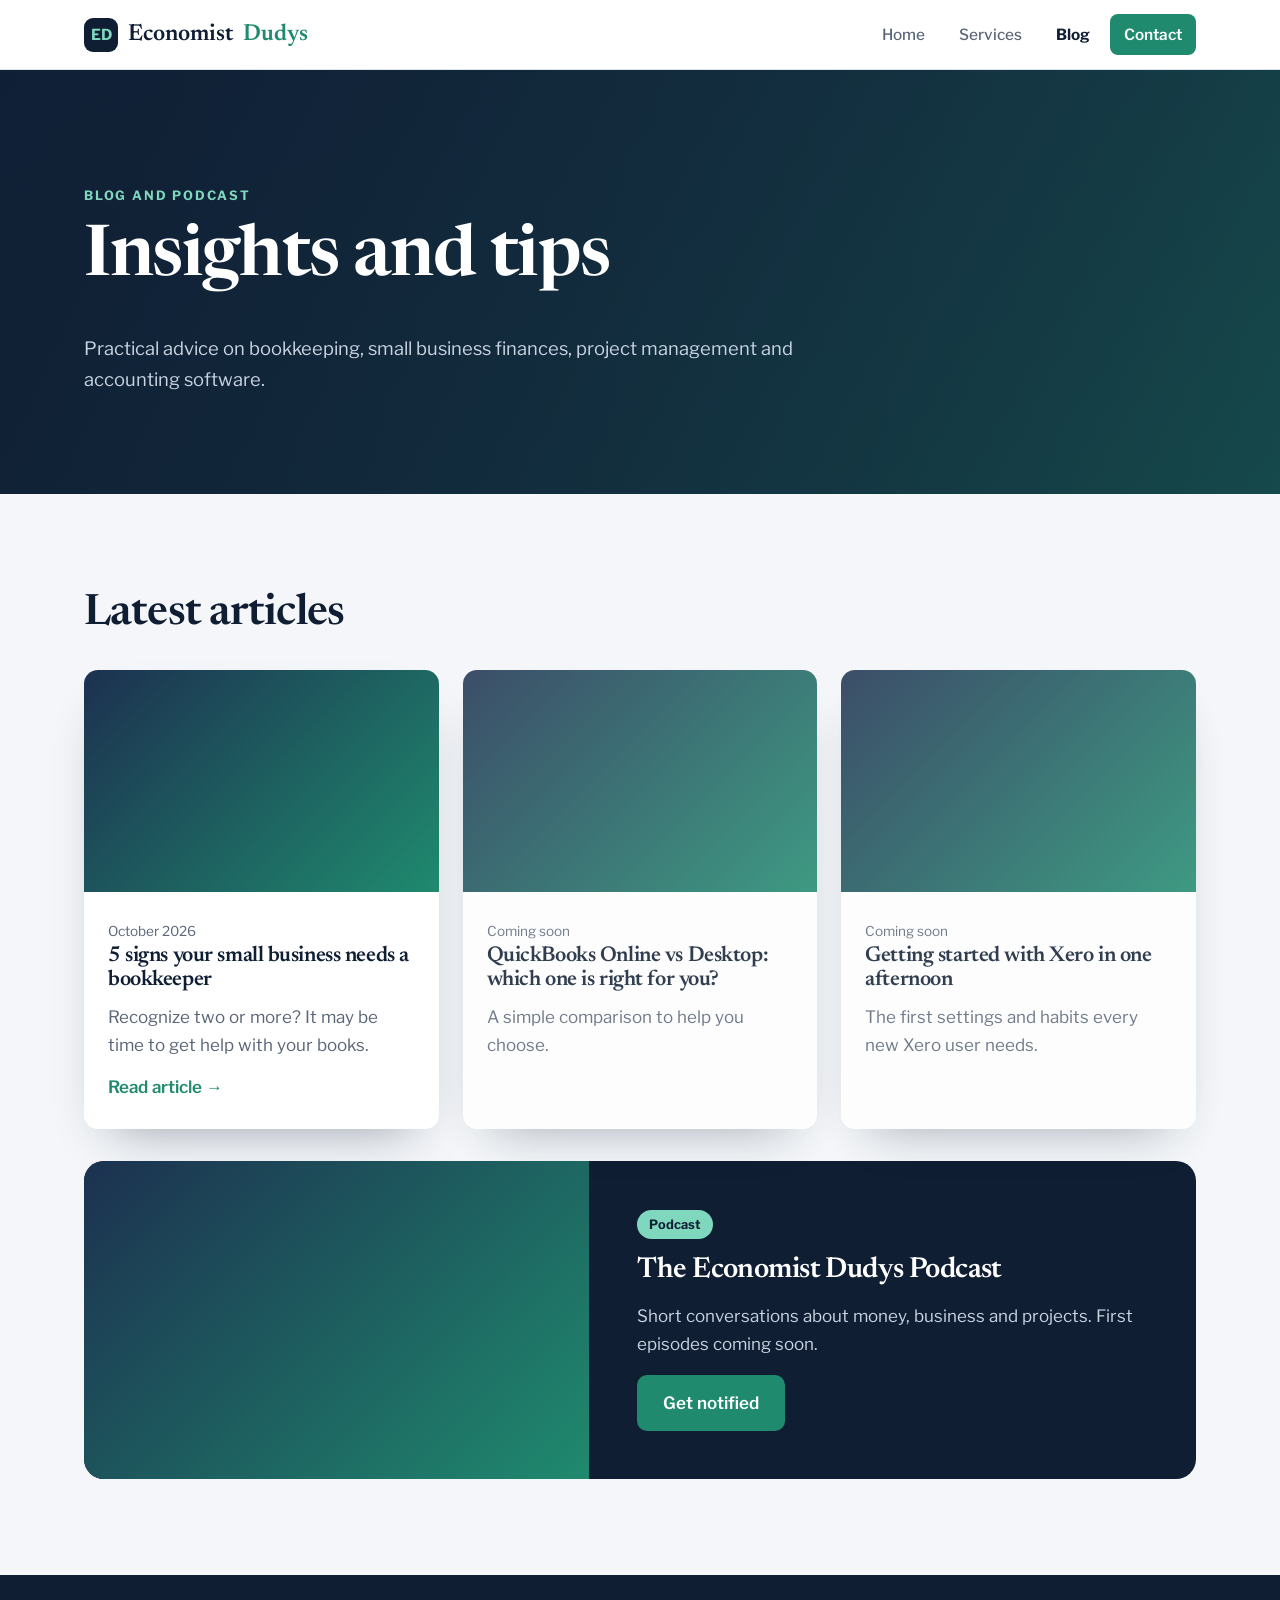
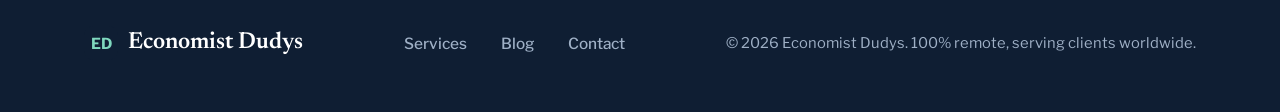
==== blog.html @ f8d78958 "Add files via upload" ====
<!DOCTYPE html>
<html lang="en">
<head>
<meta charset="utf-8">
<meta name="viewport" content="width=device-width, initial-scale=1">
<title>Blog and podcast | Economist Dudys</title>
<meta name="description" content="Economist Dudys: remote bookkeeping, consulting, project management, online training in QuickBooks, Zoho Books, Xero, Sage and NetSuite, interpretation and language courses.">
<link rel="preconnect" href="https://fonts.googleapis.com">
<link rel="preconnect" href="https://fonts.gstatic.com" crossorigin>
<link href="https://fonts.googleapis.com/css2?family=Libre+Franklin:wght@400;500;600;700&family=Newsreader:opsz,wght@6..72,500;6..72,600&display=swap" rel="stylesheet">
<link rel="stylesheet" href="style.css">
</head>
<body>
<header><div class="bar">
<a class="brand" href="index.html"><span class="mark">ED</span>Economist <b>Dudys</b></a>
<button class="menu-btn" aria-expanded="false" aria-controls="nav" onclick="var n=document.getElementById('nav');n.classList.toggle('open');this.setAttribute('aria-expanded',n.classList.contains('open'))">Menu</button>
<nav id="nav" aria-label="Main menu">
<a href="index.html">Home</a>
<a href="services.html">Services</a>
<a href="blog.html" aria-current="page">Blog</a>
<a class="nav-cta" href="contact.html">Contact</a>
</nav></div></header>
<main>
<div class="banner"><div class="ph"><img src="https://images.unsplash.com/photo-1434030216411-0b793f4b4173?auto=format&fit=crop&w=1800&q=70" alt="Writing notes" loading="lazy" onerror="this.remove()"></div>
  <div class="wrap">
    <span class="eyebrow">Blog and podcast</span>
    <h1>Insights and tips</h1>
    <p class="lead">Practical advice on bookkeeping, small business finances, project management and accounting software.</p>
  </div>
</div>
<section>
  <div class="wrap">
    <h2>Latest articles</h2>
    <div class="posts">
      <a class="tile post" href="signs-you-need-a-bookkeeper.html"><div class="ph"><img src="https://images.unsplash.com/photo-1554224155-6726b3ff858f?auto=format&fit=crop&w=800&q=70" alt="Calculator and receipts" loading="lazy" onerror="this.remove()"></div>
        <div class="tile-body"><span class="date">October 2026</span><h3>5 signs your small business needs a bookkeeper</h3><p>Recognize two or more? It may be time to get help with your books.</p><span class="more">Read article →</span></div></a>
      <div class="tile post soon"><div class="ph"><img src="https://images.unsplash.com/photo-1460925895917-afdab827c52f?auto=format&fit=crop&w=800&q=70" alt="Financial charts" loading="lazy" onerror="this.remove()"></div>
        <div class="tile-body"><span class="date">Coming soon</span><h3>QuickBooks Online vs Desktop: which one is right for you?</h3><p>A simple comparison to help you choose.</p></div></div>
      <div class="tile post soon"><div class="ph"><img src="https://images.unsplash.com/photo-1551288049-bebda4e38f71?auto=format&fit=crop&w=800&q=70" alt="Data dashboard" loading="lazy" onerror="this.remove()"></div>
        <div class="tile-body"><span class="date">Coming soon</span><h3>Getting started with Xero in one afternoon</h3><p>The first settings and habits every new Xero user needs.</p></div></div>
    </div>

    <div class="pod"><div class="ph"><img src="https://images.unsplash.com/photo-1478737270239-2f02b77fc618?auto=format&fit=crop&w=1000&q=70" alt="Podcast microphone" loading="lazy" onerror="this.remove()"></div>
      <div class="pod-body">
        <span class="badge">Podcast</span>
        <h3>The Economist Dudys Podcast</h3>
        <p>Short conversations about money, business and projects. First episodes coming soon.</p>
        <a class="btn btn-green" href="contact.html">Get notified</a>
      </div>
    </div>
  </div>
</section>
</main>
<footer><div class="wrap">
<a class="brand" href="index.html"><span class="mark">ED</span>Economist Dudys</a>
<nav aria-label="Footer"><a href="services.html">Services</a><a href="blog.html">Blog</a><a href="contact.html">Contact</a></nav>
<span>© 2026 Economist Dudys. 100% remote, serving clients worldwide.</span>
</div></footer>
</body>
</html>
---- style.css ----
:root{
  --ink:#0F1E33; --ink2:#1C3150; --green:#1F8A6E; --green-l:#E2F3EE; --mint:#7FD8BE;
  --bg:#F4F6F9; --paper:#fff; --line:#DDE3EB; --muted:#5A6577;
  --serif:"Newsreader",Georgia,serif; --sans:"Libre Franklin","Segoe UI",Roboto,Arial,sans-serif;
  --r:14px; --shadow:0 24px 50px -28px rgba(15,30,51,.45);
}
*{box-sizing:border-box}
html{scroll-behavior:smooth}
body{margin:0;background:var(--bg);color:var(--ink);font:17px/1.65 var(--sans)}
img{max-width:100%;display:block}
a{color:var(--green)}
:focus-visible{outline:3px solid var(--mint);outline-offset:3px}
.wrap{max-width:1160px;margin:0 auto;padding:0 24px}
h1,h2,h3{font-family:var(--serif);font-weight:600;line-height:1.12;letter-spacing:-.02em;margin:0 0 .5em}
h1{font-size:clamp(2.5rem,6vw,4.4rem)}
h2{font-size:clamp(1.9rem,3.8vw,2.7rem)}
h3{font-size:1.35rem}
p{margin:0 0 1em}
.eyebrow{display:inline-block;font-size:.8rem;font-weight:700;letter-spacing:.14em;text-transform:uppercase;color:var(--green);margin-bottom:14px}
.lead{font-size:1.15rem;color:var(--muted);max-width:60ch}

/* Header */
header{position:sticky;top:0;z-index:50;background:rgba(255,255,255,.92);backdrop-filter:blur(10px);border-bottom:1px solid var(--line)}
.bar{display:flex;align-items:center;justify-content:space-between;max-width:1160px;margin:0 auto;padding:14px 24px}
.brand{display:flex;align-items:center;gap:10px;font-family:var(--serif);font-size:1.45rem;font-weight:600;color:var(--ink);text-decoration:none}
.mark{width:34px;height:34px;border-radius:9px;background:var(--ink);color:var(--mint);display:grid;place-items:center;font:700 .95rem var(--sans)}
.brand b{color:var(--green);font-weight:600}
nav{display:flex;gap:6px;align-items:center}
nav a{color:var(--muted);text-decoration:none;padding:8px 14px;border-radius:8px;font-size:.96rem;font-weight:500}
nav a:hover{color:var(--ink);background:var(--bg)}
nav a[aria-current=page]{color:var(--ink);font-weight:700}
nav .nav-cta{background:var(--green);color:#fff;font-weight:600}
nav .nav-cta:hover{background:var(--ink);color:#fff}
.menu-btn{display:none;background:none;border:1px solid var(--line);border-radius:8px;padding:8px 12px;font:600 .95rem var(--sans);color:var(--ink);cursor:pointer}

/* Buttons */
.btn{display:inline-flex;align-items:center;gap:8px;padding:14px 26px;border-radius:10px;text-decoration:none;font-weight:600;transition:transform .15s,background .15s}
.btn:hover{transform:translateY(-2px)}
.btn-green{background:var(--green);color:#fff}
.btn-green:hover{background:#18735b}
.btn-light{background:rgba(255,255,255,.12);color:#fff;border:1px solid rgba(255,255,255,.35)}
.btn-dark{background:var(--ink);color:#fff}
.actions{display:flex;gap:12px;flex-wrap:wrap;margin-top:28px}

/* Photo frame with fallback */
.ph{position:relative;overflow:hidden;background:linear-gradient(135deg,var(--ink2),var(--green))}
.ph img{width:100%;height:100%;object-fit:cover}

/* Hero */
.hero{position:relative;color:#fff;min-height:640px;display:flex;align-items:center}
.hero .ph{position:absolute;inset:0}
.hero .ph::after{content:"";position:absolute;inset:0;background:linear-gradient(100deg,rgba(15,30,51,.94) 0%,rgba(15,30,51,.82) 45%,rgba(15,30,51,.45) 100%)}
.hero-in{position:relative;display:grid;grid-template-columns:1.2fr 1fr;gap:56px;align-items:center;padding:96px 24px;max-width:1160px;margin:0 auto;width:100%}
.hero h1{color:#fff}
.hero .lead{color:#C9D4E3}
.hero .eyebrow{color:var(--mint)}
.ledger{background:var(--paper);color:var(--ink);border-radius:var(--r);padding:30px 30px 24px;box-shadow:0 30px 60px -20px rgba(0,0,0,.5)}
.ledger h2{font-size:1.3rem;margin-bottom:14px}
.row{display:flex;justify-content:space-between;gap:16px;padding:12px 0;border-bottom:1px solid var(--line);font-size:.97rem}
.row span{color:var(--muted);text-align:right}
.total{display:flex;justify-content:space-between;gap:16px;padding:14px 0 6px;border-bottom:4px double var(--ink);font-weight:700}
.total span{color:var(--green)}

/* Strip */
.strip{background:var(--ink);color:#C9D4E3}
.strip .wrap{display:flex;justify-content:space-around;gap:20px;flex-wrap:wrap;padding-top:22px;padding-bottom:22px;font-size:.95rem}
.strip b{color:#fff}

section{padding:96px 0}
.split{display:grid;grid-template-columns:1fr 1fr;gap:64px;align-items:center}
.split .ph{border-radius:var(--r);aspect-ratio:4/3.4;box-shadow:var(--shadow)}
.checks{list-style:none;padding:0;margin:24px 0 0;display:grid;gap:14px}
.checks li{padding-left:34px;position:relative}
.checks li::before{content:"✓";position:absolute;left:0;top:1px;width:22px;height:22px;border-radius:50%;background:var(--green-l);color:var(--green);font-weight:700;font-size:.8rem;display:grid;place-items:center}

/* Service tiles */
.tiles{display:grid;grid-template-columns:repeat(3,1fr);gap:24px;margin-top:40px}
.tile{background:var(--paper);border-radius:var(--r);overflow:hidden;box-shadow:var(--shadow);text-decoration:none;color:var(--ink);display:flex;flex-direction:column;transition:transform .2s}
.tile:hover{transform:translateY(-4px)}
.tile .ph{aspect-ratio:16/10}
.tile-body{padding:24px 24px 28px}
.tile-body p{color:var(--muted);margin:0 0 14px}
.more{font-weight:600;color:var(--green)}

.stats{display:grid;grid-template-columns:repeat(3,1fr);gap:24px;margin-top:40px}
.stat{background:var(--paper);border:1px solid var(--line);border-radius:var(--r);padding:28px}
.stat strong{display:block;font-family:var(--serif);font-size:2.6rem;font-weight:600;color:var(--green);line-height:1}
.stat p{color:var(--muted);margin:10px 0 0}

/* CTA */
.cta{position:relative;border-radius:20px;overflow:hidden;color:#fff}
.cta .ph{position:absolute;inset:0}
.cta .ph::after{content:"";position:absolute;inset:0;background:linear-gradient(90deg,rgba(15,30,51,.95),rgba(31,138,110,.75))}
.cta-in{position:relative;padding:64px 56px;display:flex;justify-content:space-between;align-items:center;gap:28px;flex-wrap:wrap}
.cta h2{color:#fff;margin:0}
.cta p{color:#D5E0EC;margin:8px 0 0}

/* Page banner */
.banner{position:relative;color:#fff;padding:110px 0 80px}
.banner .ph{position:absolute;inset:0}
.banner .ph::after{content:"";position:absolute;inset:0;background:linear-gradient(100deg,rgba(15,30,51,.93),rgba(15,30,51,.6))}
.banner .wrap{position:relative}
.banner h1{color:#fff}
.banner .lead{color:#C9D4E3}
.banner .eyebrow{color:var(--mint)}

/* Service detail */
.svc{padding:88px 0;border-bottom:1px solid var(--line)}
.svc:nth-of-type(even){background:var(--paper)}
.svc:nth-of-type(even) .split > .ph{order:2}
.cards{display:grid;grid-template-columns:repeat(2,1fr);gap:14px;margin-top:24px}
.card{background:var(--bg);border:1px solid var(--line);border-radius:10px;padding:16px 18px}
.svc:nth-of-type(odd) .card{background:var(--paper)}
.card h3{font-size:1.08rem;margin-bottom:4px;font-family:var(--sans);font-weight:700;letter-spacing:0}
.card p{color:var(--muted);font-size:.93rem;margin:0}
.tag{display:inline-block;font-size:.75rem;font-weight:700;color:var(--green);background:var(--green-l);padding:3px 10px;border-radius:20px;margin-bottom:8px}
.steps{list-style:none;padding:0;margin:40px 0 0;display:grid;grid-template-columns:repeat(3,1fr);gap:24px;counter-reset:s}
.steps li{counter-increment:s;background:var(--paper);border-radius:var(--r);padding:28px;box-shadow:var(--shadow)}
.steps li::before{content:"0" counter(s);display:block;font-family:var(--serif);font-size:2rem;color:var(--green);margin-bottom:8px}
.steps p{color:var(--muted);margin:0}

/* Blog */
.posts{display:grid;grid-template-columns:repeat(3,1fr);gap:24px;margin-top:32px}
.post .date{font-size:.85rem;color:var(--muted)}
.soon{opacity:.85}
.pod{display:grid;grid-template-columns:1fr 1.2fr;background:var(--ink);color:#fff;border-radius:20px;overflow:hidden;margin-top:32px}
.pod .ph{min-height:300px}
.pod-body{padding:48px}
.pod-body h3{color:#fff;font-size:1.8rem}
.pod-body p{color:#C9D4E3}
.badge{display:inline-block;background:var(--mint);color:var(--ink);font-size:.8rem;font-weight:700;padding:4px 12px;border-radius:20px;margin-bottom:16px}
.article{max-width:720px;margin:0 auto;padding:64px 24px 96px}
.article p,.article li{font-family:var(--serif);font-size:1.2rem;line-height:1.75}
.article h2{font-size:1.6rem;margin-top:1.6em}
.article .cover{border-radius:var(--r);aspect-ratio:16/8;margin:8px 0 36px}

/* Contact */
.contact-grid{display:grid;grid-template-columns:repeat(3,1fr);gap:24px;margin-top:40px}
.cbox{background:var(--paper);border-radius:var(--r);padding:30px;box-shadow:var(--shadow)}
.cbox strong{display:block;font-size:1.1rem;margin-top:6px}
.cbox p{color:var(--muted);margin:8px 0 0;font-size:.95rem}

footer{background:var(--ink);color:#9FB0C6;padding:48px 0;font-size:.92rem}
footer .wrap{display:flex;justify-content:space-between;gap:24px;flex-wrap:wrap;align-items:center}
footer .brand{color:#fff}
footer nav a{color:#9FB0C6}
footer nav a:hover{background:none;color:#fff}

@media (max-width:900px){
  .hero-in,.split{grid-template-columns:1fr;gap:40px}
  .svc:nth-of-type(even) .split > .ph{order:0}
  .tiles,.stats,.posts,.contact-grid,.steps{grid-template-columns:1fr}
  .pod{grid-template-columns:1fr}
  .pod-body{padding:32px}
  .cta-in{padding:40px 28px}
  section,.svc{padding:64px 0}
  .hero{min-height:0}
  .hero-in{padding:64px 24px}
  .menu-btn{display:block}
  header nav{display:none;position:absolute;top:100%;left:0;right:0;background:#fff;flex-direction:column;align-items:stretch;padding:12px 24px 20px;border-bottom:1px solid var(--line)}
  header nav.open{display:flex}
  .cards{grid-template-columns:1fr}
}
@media (prefers-reduced-motion:reduce){html{scroll-behavior:auto}.btn,.tile{transition:none}.btn:hover,.tile:hover{transform:none}}
.tiles-4{grid-template-columns:repeat(4,1fr)}
@media (max-width:1050px){.tiles-4{grid-template-columns:repeat(2,1fr)}}
@media (max-width:900px){.tiles-4{grid-template-columns:1fr}}
.perks{background:var(--ink);color:#C9D4E3}
.perks .wrap{display:grid;grid-template-columns:repeat(4,1fr);gap:20px;padding-top:26px;padding-bottom:26px}
.perk{display:flex;align-items:center;gap:14px}
.perk-ic{flex:none;width:44px;height:44px;border-radius:12px;background:rgba(127,216,190,.14);color:var(--mint);display:grid;place-items:center}
.perk b{display:block;color:#fff;font-size:1rem}
.perk span{font-size:.88rem}
@media (max-width:900px){.perks .wrap{grid-template-columns:repeat(2,1fr)}}
@media (max-width:480px){.perks .wrap{grid-template-columns:1fr}}
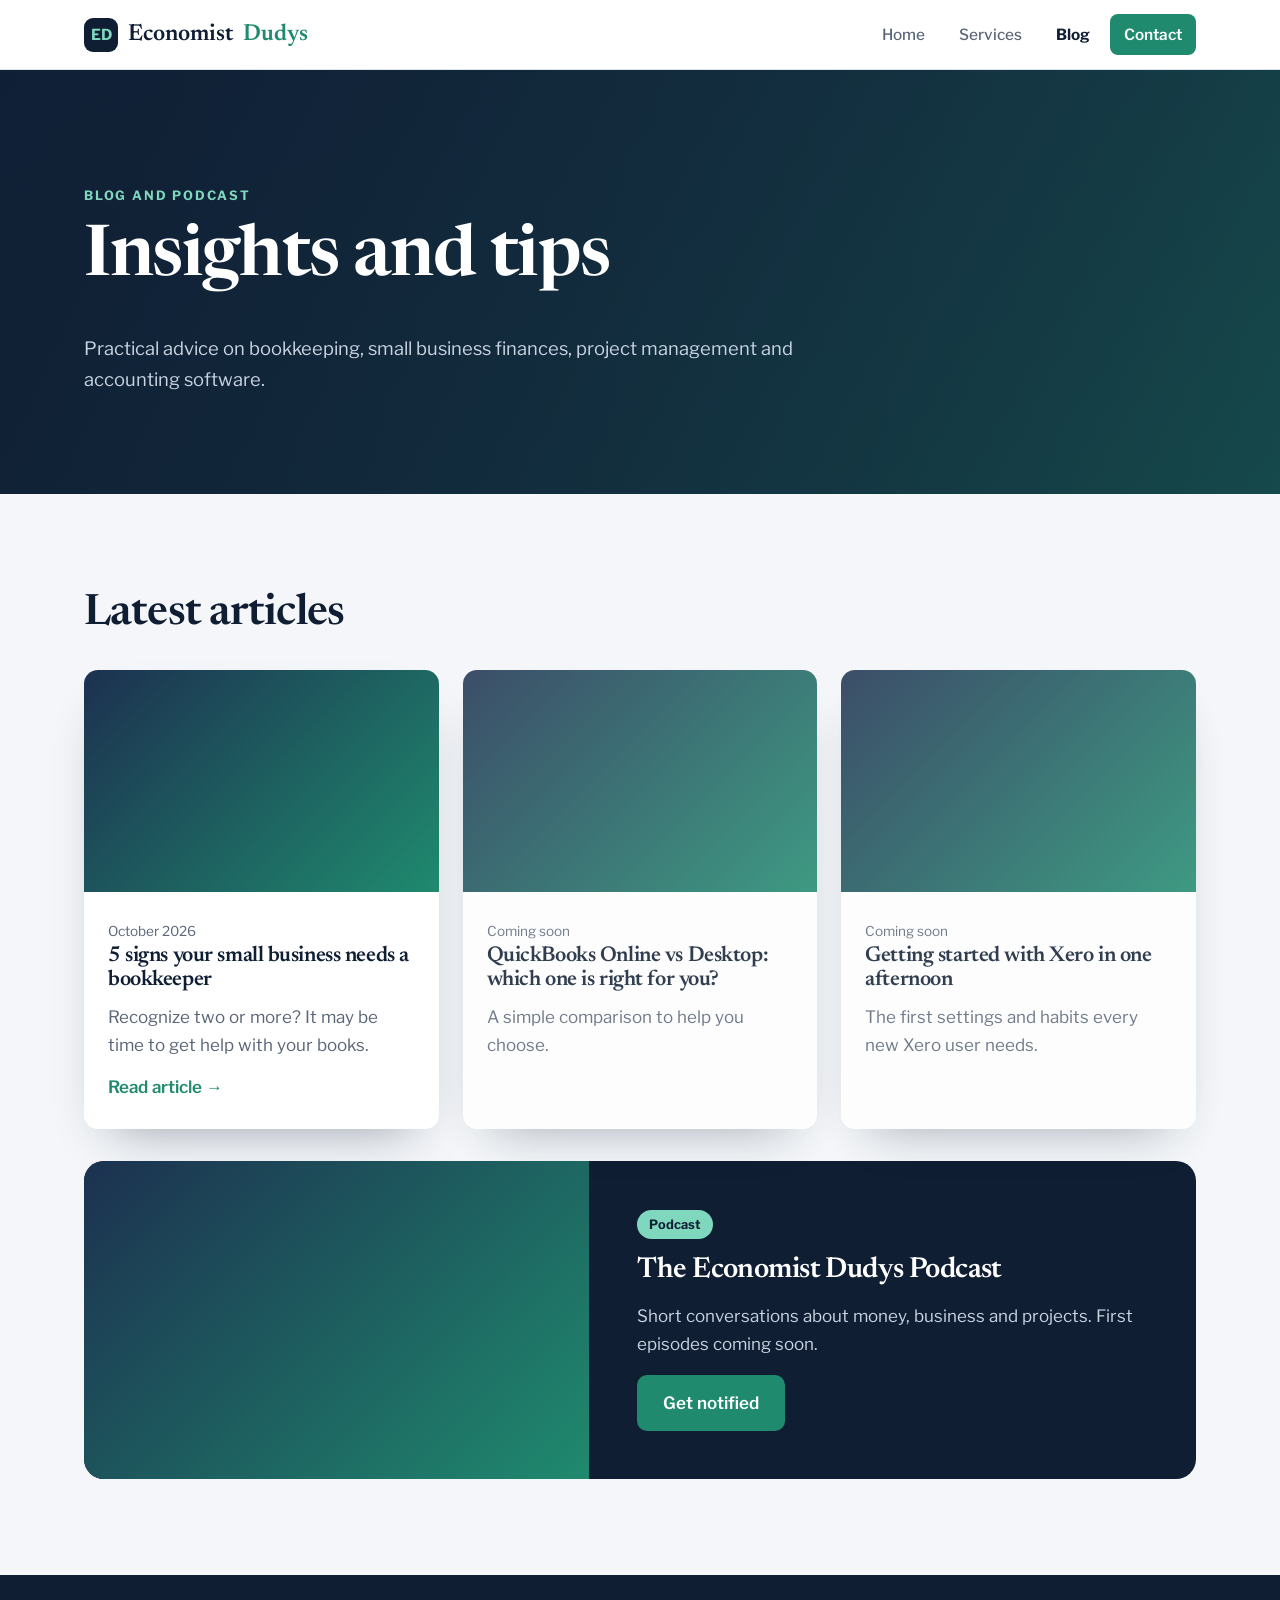
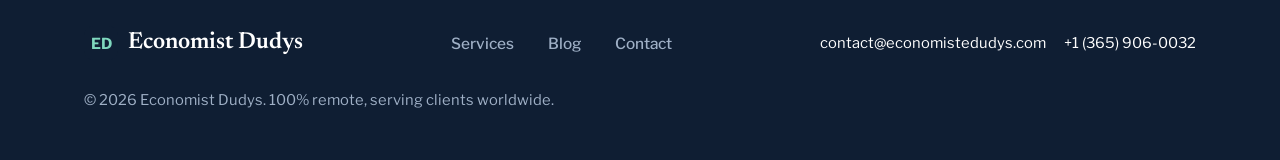
==== commit a7cf4066: "Add files via upload" ====
--- a/blog.html
+++ b/blog.html
@@ -8,6 +8,9 @@
 <link rel="preconnect" href="https://fonts.googleapis.com">
 <link rel="preconnect" href="https://fonts.gstatic.com" crossorigin>
 <link href="https://fonts.googleapis.com/css2?family=Libre+Franklin:wght@400;500;600;700&family=Newsreader:opsz,wght@6..72,500;6..72,600&display=swap" rel="stylesheet">
+<link rel="icon" href="favicon.ico" sizes="32x32">
+<link rel="icon" href="favicon.svg" type="image/svg+xml">
+<link rel="apple-touch-icon" href="apple-touch-icon.png">
 <link rel="stylesheet" href="style.css">
 </head>
 <body>
@@ -45,7 +48,7 @@
         <span class="badge">Podcast</span>
         <h3>The Economist Dudys Podcast</h3>
         <p>Short conversations about money, business and projects. First episodes coming soon.</p>
-        <a class="btn btn-green" href="contact.html">Get notified</a>
+        <a class="btn btn-green" href="mailto:contact@economistedudys.com?subject=Podcast%20updates">Get notified</a>
       </div>
     </div>
   </div>
@@ -54,6 +57,7 @@
 <footer><div class="wrap">
 <a class="brand" href="index.html"><span class="mark">ED</span>Economist Dudys</a>
 <nav aria-label="Footer"><a href="services.html">Services</a><a href="blog.html">Blog</a><a href="contact.html">Contact</a></nav>
+<span class="foot-contact"><a href="mailto:contact@economistedudys.com">contact@economistedudys.com</a><a href="tel:+13659060032">+1 (365) 906-0032</a></span>
 <span>© 2026 Economist Dudys. 100% remote, serving clients worldwide.</span>
 </div></footer>
 </body>
--- a/style.css
+++ b/style.css
@@ -173,3 +173,12 @@
 .perk span{font-size:.88rem}
 @media (max-width:900px){.perks .wrap{grid-template-columns:repeat(2,1fr)}}
 @media (max-width:480px){.perks .wrap{grid-template-columns:1fr}}
+a.cbox{text-decoration:none;color:var(--ink);transition:transform .15s}
+a.cbox:hover{transform:translateY(-3px)}
+.cbox strong{word-break:break-word}
+.cal-embed{background:var(--paper);border-radius:var(--r);box-shadow:var(--shadow);overflow:hidden;margin-top:28px}
+.cal-embed iframe{display:block;width:100%;height:720px;border:0}
+.foot-contact{display:flex;gap:18px;flex-wrap:wrap}
+.foot-contact a{color:#fff;text-decoration:none}
+.foot-contact a:hover{text-decoration:underline}
+@media (max-width:900px){.cal-embed iframe{height:900px}}
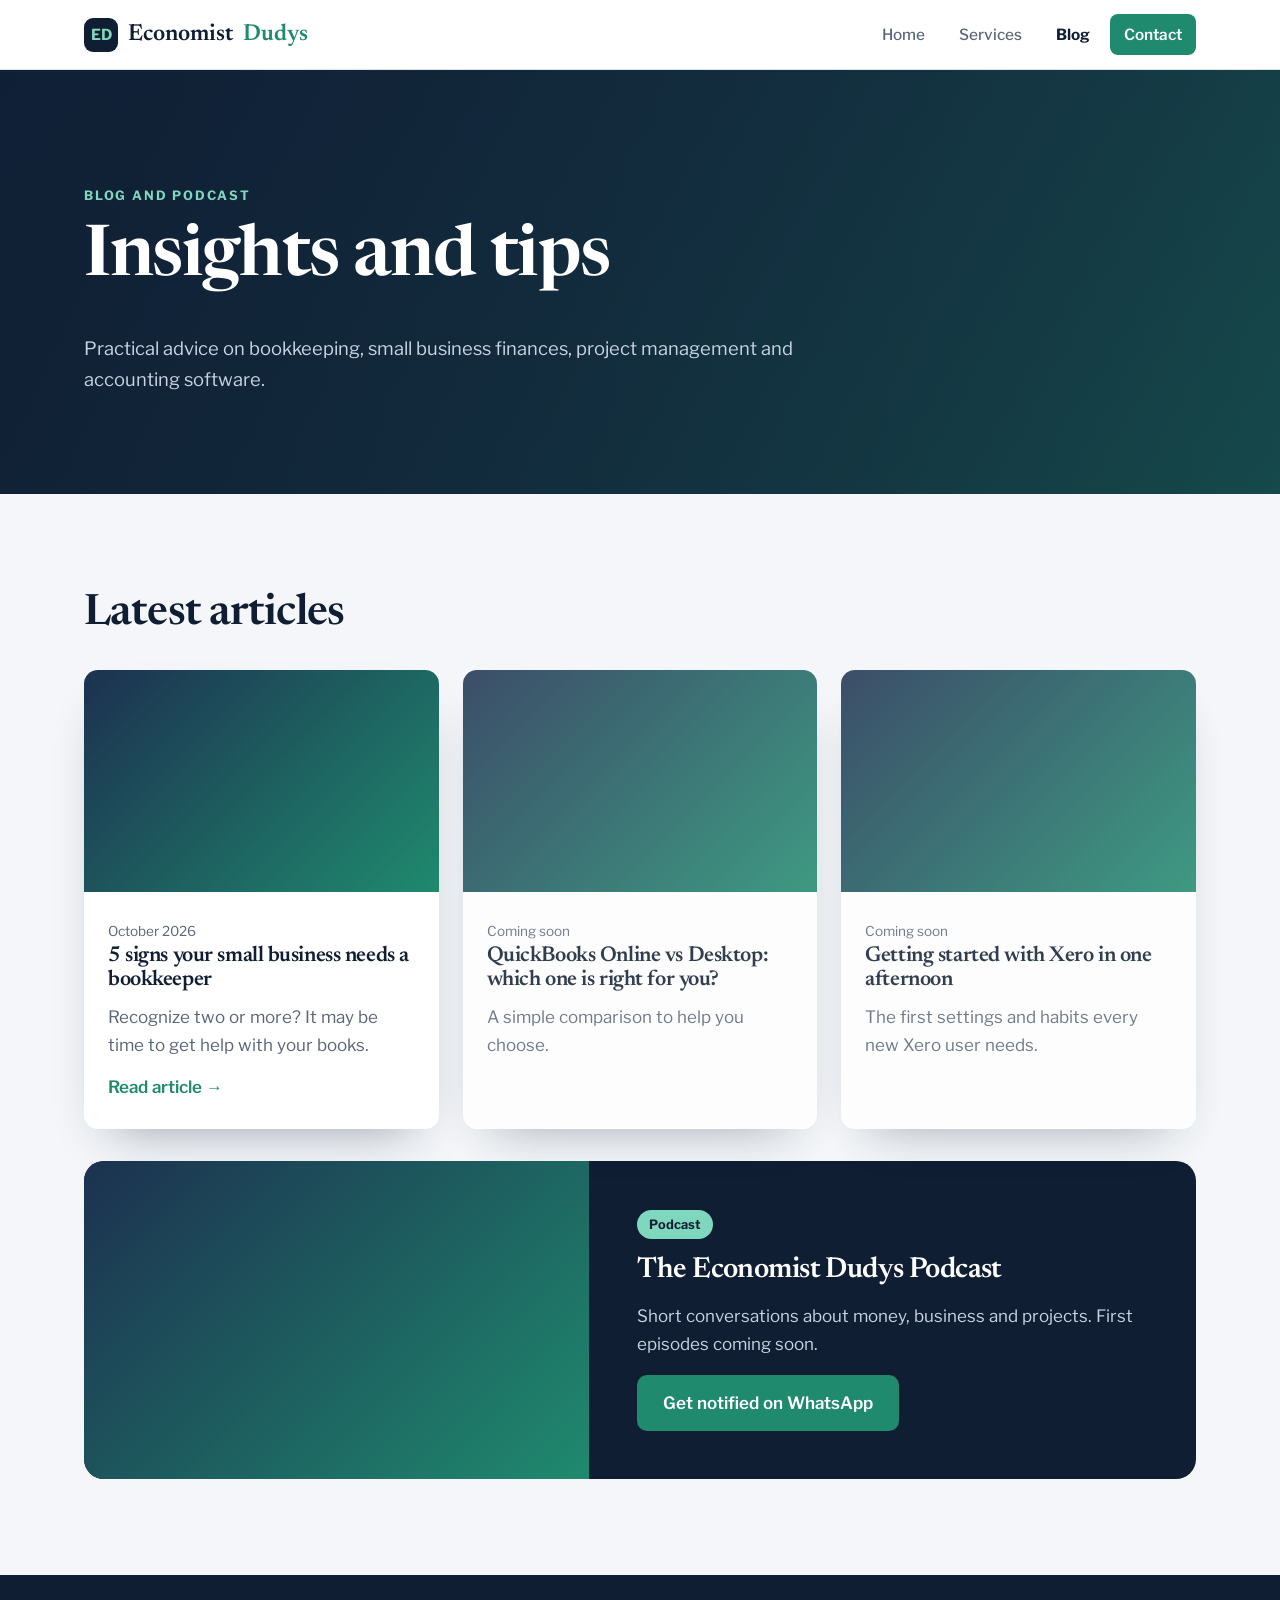
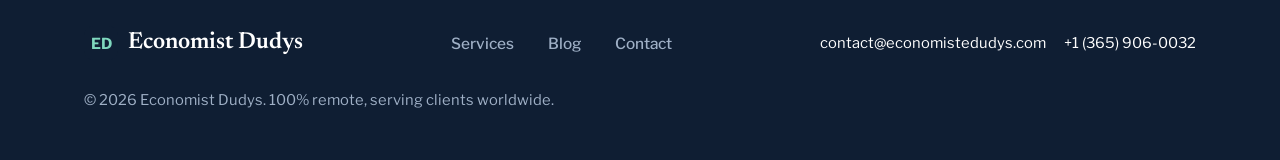
==== commit 584bde45: "Add files via upload" ====
--- a/blog.html
+++ b/blog.html
@@ -9,7 +9,6 @@
 <link rel="preconnect" href="https://fonts.gstatic.com" crossorigin>
 <link href="https://fonts.googleapis.com/css2?family=Libre+Franklin:wght@400;500;600;700&family=Newsreader:opsz,wght@6..72,500;6..72,600&display=swap" rel="stylesheet">
 <link rel="icon" href="favicon.ico" sizes="32x32">
-<link rel="icon" href="favicon.svg" type="image/svg+xml">
 <link rel="apple-touch-icon" href="apple-touch-icon.png">
 <link rel="stylesheet" href="style.css">
 </head>
@@ -48,7 +47,7 @@
         <span class="badge">Podcast</span>
         <h3>The Economist Dudys Podcast</h3>
         <p>Short conversations about money, business and projects. First episodes coming soon.</p>
-        <a class="btn btn-green" href="mailto:contact@economistedudys.com?subject=Podcast%20updates">Get notified</a>
+        <a class="btn btn-green" href="https://wa.me/13659060032?text=Hello%2C%20I%27d%20like%20to%20be%20notified%20when%20the%20Economist%20Dudys%20Podcast%20launches." target="_blank" rel="noopener">Get notified on WhatsApp</a>
       </div>
     </div>
   </div>
--- a/style.css
+++ b/style.css
@@ -182,3 +182,6 @@
 .foot-contact a{color:#fff;text-decoration:none}
 .foot-contact a:hover{text-decoration:underline}
 @media (max-width:900px){.cal-embed iframe{height:900px}}
+.cbox-actions{display:flex;gap:10px;flex-wrap:wrap;margin-top:14px}
+.cbox-actions a,.cbox-actions button{font:600 .9rem var(--sans);padding:8px 14px;border-radius:8px;border:1px solid var(--line);background:var(--bg);color:var(--ink);text-decoration:none;cursor:pointer}
+.cbox-actions a:hover,.cbox-actions button:hover{border-color:var(--green);color:var(--green)}
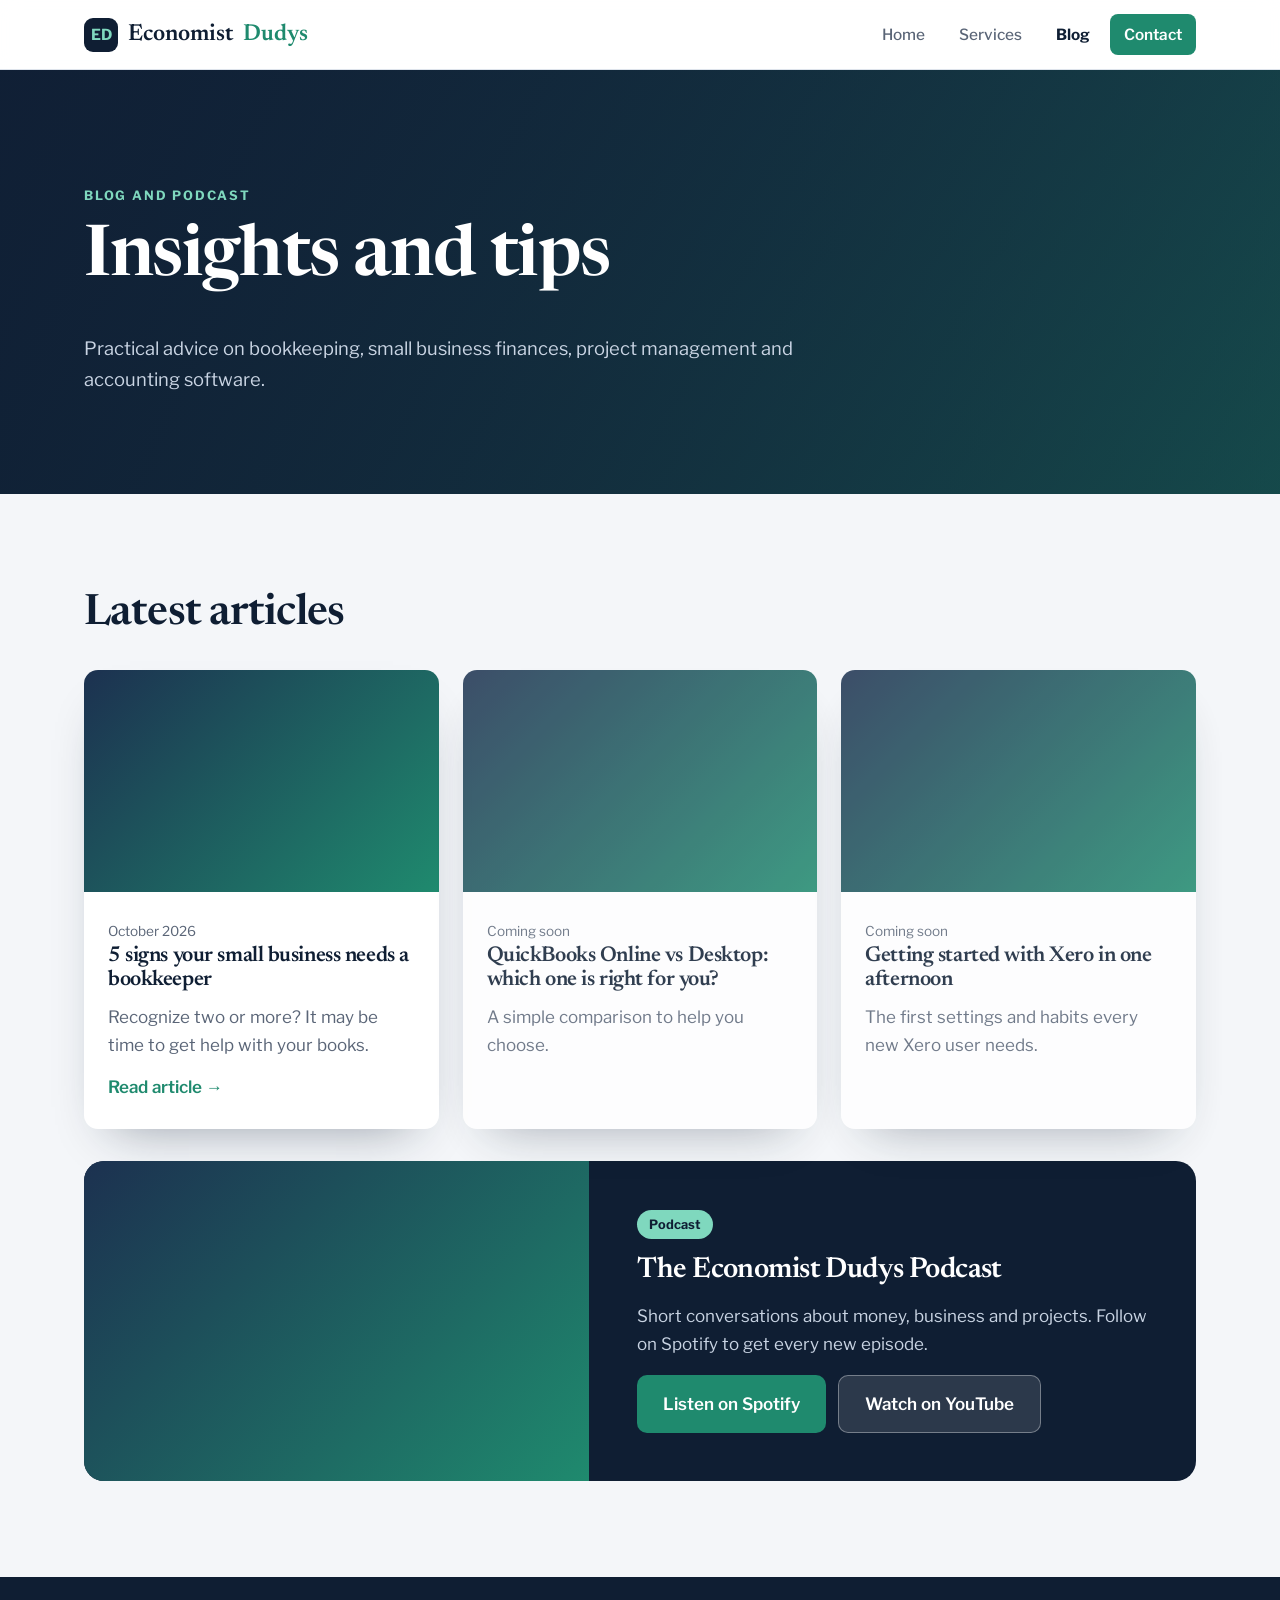
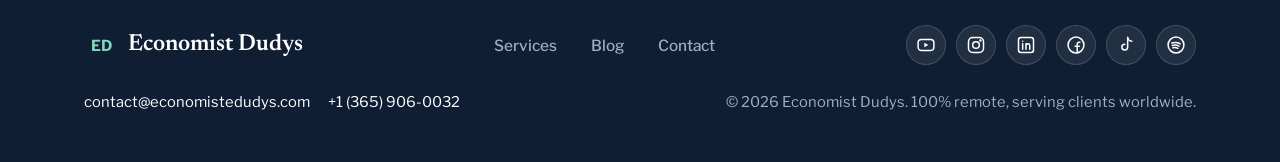
==== commit 6f4404a3: "Add files via upload" ====
--- a/blog.html
+++ b/blog.html
@@ -46,8 +46,8 @@
       <div class="pod-body">
         <span class="badge">Podcast</span>
         <h3>The Economist Dudys Podcast</h3>
-        <p>Short conversations about money, business and projects. First episodes coming soon.</p>
-        <a class="btn btn-green" href="https://wa.me/13659060032?text=Hello%2C%20I%27d%20like%20to%20be%20notified%20when%20the%20Economist%20Dudys%20Podcast%20launches." target="_blank" rel="noopener">Get notified on WhatsApp</a>
+        <p>Short conversations about money, business and projects. Follow on Spotify to get every new episode.</p>
+        <div class="actions" style="margin-top:8px"><a class="btn btn-green" href="https://open.spotify.com/show/2sK2aElYqnibQAFrLT2MA2" target="_blank" rel="noopener">Listen on Spotify</a><a class="btn btn-light" href="https://www.youtube.com/@economistedudys" target="_blank" rel="noopener">Watch on YouTube</a></div>
       </div>
     </div>
   </div>
@@ -56,6 +56,7 @@
 <footer><div class="wrap">
 <a class="brand" href="index.html"><span class="mark">ED</span>Economist Dudys</a>
 <nav aria-label="Footer"><a href="services.html">Services</a><a href="blog.html">Blog</a><a href="contact.html">Contact</a></nav>
+<div class="socials"><a href="https://www.youtube.com/@economistedudys" target="_blank" rel="noopener" aria-label="YouTube" title="YouTube"><svg aria-hidden="true" width="20" height="20" viewBox="0 0 24 24" fill="none" stroke="currentColor" stroke-width="1.8" stroke-linecap="round" stroke-linejoin="round"><rect x="2.5" y="5.5" width="19" height="13" rx="4"/><path d="M10 9.2v5.6l4.8-2.8z" fill="currentColor" stroke="none"/></svg></a><a href="https://www.instagram.com/economiste_dudys" target="_blank" rel="noopener" aria-label="Instagram" title="Instagram"><svg aria-hidden="true" width="20" height="20" viewBox="0 0 24 24" fill="none" stroke="currentColor" stroke-width="1.8" stroke-linecap="round" stroke-linejoin="round"><rect x="3" y="3" width="18" height="18" rx="5"/><circle cx="12" cy="12" r="4"/><circle cx="17.3" cy="6.7" r=".6" fill="currentColor"/></svg></a><a href="https://www.linkedin.com/in/makenson-dudys-841723158" target="_blank" rel="noopener" aria-label="LinkedIn" title="LinkedIn"><svg aria-hidden="true" width="20" height="20" viewBox="0 0 24 24" fill="none" stroke="currentColor" stroke-width="1.8" stroke-linecap="round" stroke-linejoin="round"><rect x="3" y="3" width="18" height="18" rx="3"/><path d="M8 10.5V17M8 7.5v.01M12 17v-6.5M12 13.2c0-1.6 1-2.7 2.4-2.7S16.5 11.6 16.5 13v4"/></svg></a><a href="https://www.facebook.com/makenson.dudys" target="_blank" rel="noopener" aria-label="Facebook" title="Facebook"><svg aria-hidden="true" width="20" height="20" viewBox="0 0 24 24" fill="none" stroke="currentColor" stroke-width="1.8" stroke-linecap="round" stroke-linejoin="round"><circle cx="12" cy="12" r="9.5"/><path d="M13.5 21.5v-8h2.5M13.5 13.5H11m2.5 0V11c0-1.4.8-2.2 2.2-2.2h1"/></svg></a><a href="https://www.tiktok.com/@economiste.dudys" target="_blank" rel="noopener" aria-label="TikTok" title="TikTok"><svg aria-hidden="true" width="20" height="20" viewBox="0 0 24 24" fill="none" stroke="currentColor" stroke-width="1.8" stroke-linecap="round" stroke-linejoin="round"><path d="M14 3v11.5a3.5 3.5 0 1 1-3.5-3.5"/><path d="M14 3c.4 2.6 2.1 4.2 5 4.5"/></svg></a><a href="https://open.spotify.com/show/2sK2aElYqnibQAFrLT2MA2" target="_blank" rel="noopener" aria-label="Spotify" title="Spotify"><svg aria-hidden="true" width="20" height="20" viewBox="0 0 24 24" fill="none" stroke="currentColor" stroke-width="1.8" stroke-linecap="round" stroke-linejoin="round"><circle cx="12" cy="12" r="9.5"/><path d="M7 9.6c3.4-1 7-.7 10 .9M7.6 12.6c2.8-.8 5.6-.5 8 .8M8.3 15.4c2.1-.5 4.2-.3 6 .6"/></svg></a></div>
 <span class="foot-contact"><a href="mailto:contact@economistedudys.com">contact@economistedudys.com</a><a href="tel:+13659060032">+1 (365) 906-0032</a></span>
 <span>© 2026 Economist Dudys. 100% remote, serving clients worldwide.</span>
 </div></footer>
--- a/style.css
+++ b/style.css
@@ -185,3 +185,11 @@
 .cbox-actions{display:flex;gap:10px;flex-wrap:wrap;margin-top:14px}
 .cbox-actions a,.cbox-actions button{font:600 .9rem var(--sans);padding:8px 14px;border-radius:8px;border:1px solid var(--line);background:var(--bg);color:var(--ink);text-decoration:none;cursor:pointer}
 .cbox-actions a:hover,.cbox-actions button:hover{border-color:var(--green);color:var(--green)}
+.socials{display:flex;gap:10px;flex-wrap:wrap}
+.socials a{width:40px;height:40px;border-radius:50%;display:grid;place-items:center;color:#fff;background:rgba(255,255,255,.08);border:1px solid rgba(255,255,255,.15);transition:background .15s}
+.socials a:hover{background:var(--green);border-color:var(--green)}
+.social-list{display:grid;grid-template-columns:repeat(3,1fr);gap:14px;margin-top:28px}
+.social-list a{display:flex;align-items:center;gap:12px;padding:16px 20px;background:var(--paper);border:1px solid var(--line);border-radius:12px;color:var(--ink);text-decoration:none;font-weight:600}
+.social-list a svg{color:var(--green)}
+.social-list a:hover{border-color:var(--green)}
+@media (max-width:700px){.social-list{grid-template-columns:repeat(2,1fr)}}
